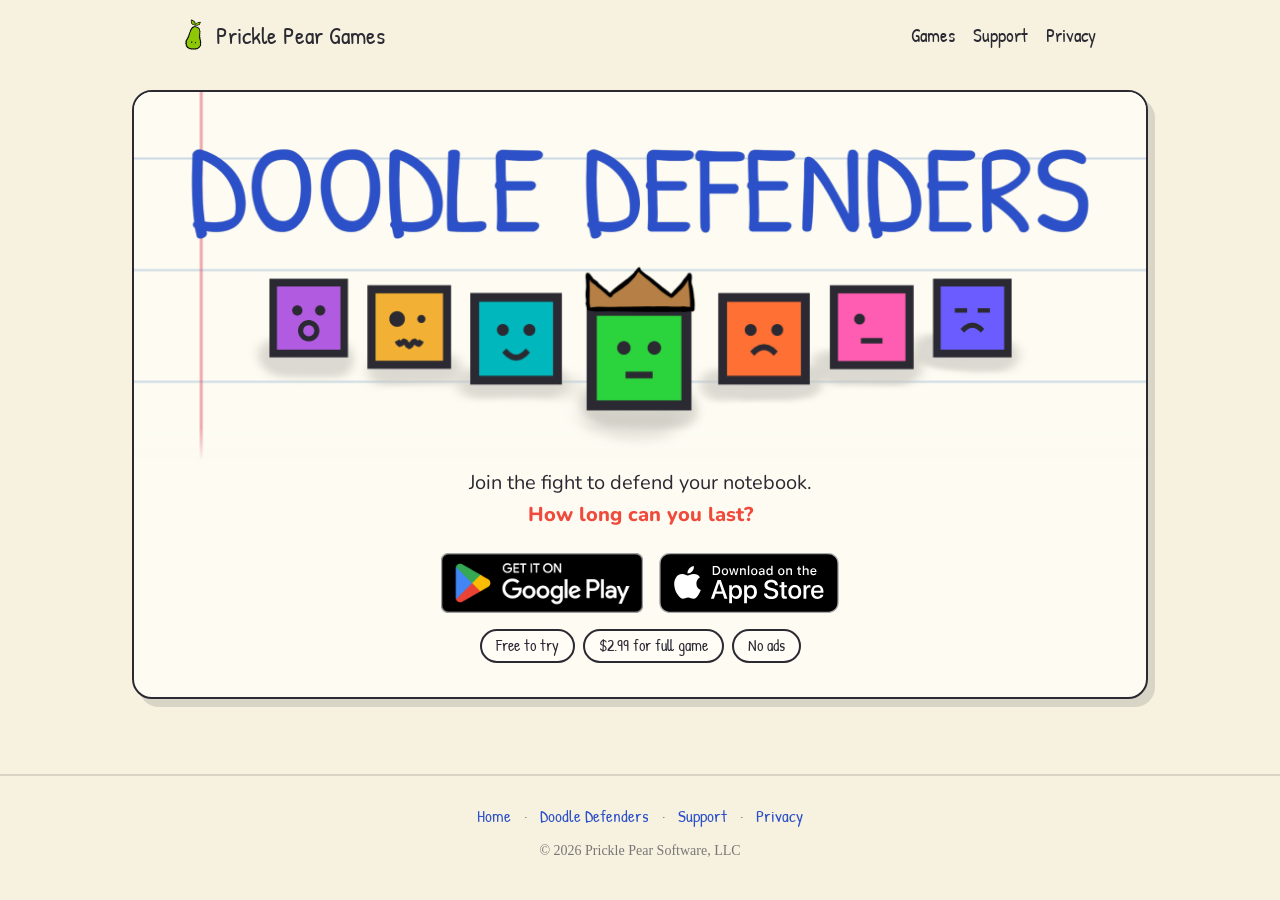
==== doodle-defender.html @ e8dc0856 "Match store badge heights, and use extensionless internal URLs The two official badges ship at diffe" ====
<!DOCTYPE html>
<html lang="en">
<head>
<meta charset="utf-8">
<meta name="viewport" content="width=device-width, initial-scale=1">
<title>Doodle Defenders — Prickle Pear Games</title>
<meta name="description" content="Doodle Defenders is an action packed survival auto shooter — stay alive on a notebook page as a simple doodle. Free to try, $2.99 full game. No ads.">
<link rel="canonical" href="https://pricklepeargames.com/doodle-defender">
<link rel="icon" type="image/png" href="assets/favicon-pear.png">
<link rel="apple-touch-icon" href="assets/apple-touch-icon.png">
<meta property="og:type" content="website">
<meta property="og:site_name" content="Prickle Pear Games">
<meta property="og:title" content="Doodle Defenders">
<meta property="og:description" content="An action packed survival auto shooter where you play as a simple doodle fighting to stay alive on a notebook page. Free to try, $2.99 for the full game.">
<meta property="og:url" content="https://pricklepeargames.com/doodle-defender">
<meta property="og:image" content="https://pricklepeargames.com/assets/og-image.png?v=2">
<meta name="twitter:card" content="summary_large_image">
<link rel="preconnect" href="https://fonts.googleapis.com">
<link rel="preconnect" href="https://fonts.gstatic.com" crossorigin>
<link href="https://fonts.googleapis.com/css2?family=Patrick+Hand&family=Nunito:wght@400;600;700;800;900&display=swap" rel="stylesheet">
<link rel="stylesheet" href="assets/site.css?v=8">
<link rel="stylesheet" href="assets/doodle-defender.css?v=3">
</head>
<body>

<header>
  <nav class="nav">
    <a class="nav__brand" href="/"><img src="assets/logo-pear.png" alt="">Prickle Pear Games</a>
    <div class="nav__links">
      <a href="/">Games</a>
      <a href="/support">Support</a>
      <a href="/privacy">Privacy</a>
    </div>
  </nav>
</header>

<main class="dd-main">
<div class="dd-wrap">

  <!-- ================= HERO — the hand-drawn banner ================= -->
  <section class="dd-hero" aria-labelledby="dd-title">
    <h1 class="dd-hero__banner" id="dd-title">
      <img src="assets/banner.png?v=2" alt="Doodle Defenders" width="2048" height="1000">
    </h1>

    <div class="dd-hero__inner">
      <p class="dd-hero__hook">Join the fight to defend your notebook. <span class="danger">How long can you last?</span></p>

      <!-- STORE BADGES — both stores are live, each using that store's own
           official badge artwork, unmodified:
             Google Play → assets/badge-google-play.png (Partner Marketing Hub)
             App Store   → assets/badge-app-store.svg   (Apple black lockup, US/UK)
           Never recolour, crop or rebuild either. They are sized by height in
           site.css so the two sit level despite differing aspect ratios. -->
      <div class="stores">
        <a class="btn-badge" href="https://play.google.com/store/apps/details?id=com.pricklepeargames.doodledefender">
          <img src="assets/badge-google-play.png" alt="Get it on Google Play" width="478" height="142">
        </a>
        <a class="btn-badge" href="https://apps.apple.com/us/app/doodle-defenders/id6794894322">
          <img src="assets/badge-app-store.svg" alt="Download on the App Store" width="120" height="40">
        </a>
      </div>

      <div class="dd-trust">
        <span class="pill">Free to try</span>
        <span class="pill">$2.99 for full game</span>
        <span class="pill">No ads</span>
      </div>
    </div>
  </section>

</div><!-- /.dd-wrap -->
</main>

<footer class="site-footer">
  <nav>
    <a href="/">Home</a> · <a href="/doodle-defender">Doodle Defenders</a> · <a href="/support">Support</a> · <a href="/privacy">Privacy</a>
  </nav>
  <p class="legal">© 2026 Prickle Pear Software, LLC</p>
</footer>

</body>
</html>
---- assets/site.css ----
/* Prickle Pear Games — shared site theme
   Hand-drawn "notebook paper" look: Patrick Hand headings, paper background,
   ink borders, offset "sticker" shadows. Used by every page. */

:root {
  --paper: #f7f2e0;
  --cream: #fffdf6;
  --ink: #2b2a33;
  --blue: #2b50c8;
  --pink: #e0457b;
  --green: #2bd33c;
  --faint: rgba(43, 42, 51, 0.62);
  --line: rgba(88, 109, 136, 0.16);
  --shadow: 4px 4px 0 rgba(43, 42, 51, 0.18);
  --hand: 'Patrick Hand', 'Comic Sans MS', cursive;
  --serif: Georgia, 'Times New Roman', serif;
}

* { box-sizing: border-box; }

html { scroll-behavior: smooth; }

body {
  margin: 0;
  min-height: 100vh;
  display: flex;
  flex-direction: column;
  /* plain paper — the ruled lines came off because the hero art carries its
     own, at its own pitch, and the two never lined up */
  background: var(--paper);
  color: var(--ink);
  font: 17px/1.6 var(--serif);
}

a { color: var(--blue); }

img { max-width: 100%; height: auto; display: block; }

h1, h2, h3 {
  font-family: var(--hand);
  font-weight: 400;
  line-height: 1.15;
  color: var(--blue);
}
h1 .accent, h2 .accent { color: var(--pink); }

/* ---- top nav ------------------------------------------------------------ */
.nav {
  display: flex;
  align-items: center;
  justify-content: space-between;
  flex-wrap: wrap;
  gap: 10px 18px;
  max-width: 960px;
  width: 100%;
  margin: 0 auto;
  padding: 16px 24px;
}
/* the studio name reads in plain ink wherever it appears — nav brand here,
   home hero below. Game names keep the pink .accent. */
.nav__brand {
  font-family: var(--hand);
  font-size: 24px;
  color: var(--ink);
  text-decoration: none;
  display: inline-flex;
  align-items: center;
  gap: 9px;
  white-space: nowrap;
}
/* the pear mark is taller than it is wide — size by height, no tile frame */
.nav__brand img { height: 32px; width: auto; }
.nav__links {
  display: flex;
  gap: 18px;
  font-family: var(--hand);
  font-size: 19px;
}
.nav__links a { text-decoration: none; color: var(--ink); }
.nav__links a:hover, .nav__links a[aria-current="page"] { color: var(--pink); text-decoration: underline; }

/* ---- layout shells ------------------------------------------------------ */
.page { flex: 1 0 auto; width: 100%; max-width: 960px; margin: 0 auto; padding: 8px 24px 64px; }
.page--narrow { max-width: 680px; }
.center { text-align: center; }

/* ---- studio hero (home) ------------------------------------------------- */
.studio-hero { text-align: center; padding: 30px 0 8px; }
.studio-hero h1 { font-size: 54px; margin: 12px 0 2px; color: var(--ink); }
.studio-hero .tag { color: var(--faint); margin: 0 0 14px; font-size: 18px; }

/* brand attribution — closes the home page, just above the footer. Styled to
   match the footer's own legal line so the two read as one quiet colophon
   rather than as body copy stranded at the bottom. */
.brand-note { text-align: center; color: var(--faint); font-size: 15px; margin: 46px 0 0; }
.brand-note strong { color: var(--ink); font-weight: 400; }

/* studio logo mark — the prickly pear (home hero).
   Sized to carry about the same visual weight as the 84px square doodle it
   replaced: the pear is narrow (0.72 aspect) and doesn't fill its box, so it
   needs more height than 84px to match, but nowhere near double. */
.studio-logo { height: 120px; width: auto; margin: 0 auto; }

/* ---- section heading ---------------------------------------------------- */
.section-title { font-size: 30px; margin: 44px 0 16px; }

/* ---- cards & game grid -------------------------------------------------- */
.game-grid {
  display: grid;
  grid-template-columns: repeat(auto-fit, minmax(280px, 1fr));
  gap: 22px;
}
.card {
  border: 2px solid var(--ink);
  border-radius: 14px;
  background: var(--cream);
  box-shadow: var(--shadow);
  padding: 18px 22px;
}
.game-card {
  display: flex;
  flex-direction: column;
  text-decoration: none;
  color: var(--ink);
  transition: transform .12s ease, box-shadow .12s ease;
}
.game-card:hover { transform: translate(-1px, -2px); box-shadow: 6px 7px 0 rgba(43, 42, 51, 0.20); }
.game-card__head { display: flex; align-items: center; gap: 14px; }
.game-card__icon { width: 68px; height: 68px; border-radius: 14px; border: 2px solid var(--ink); flex: none; }
.game-card h3 { font-size: 27px; margin: 0 0 2px; }
.game-card p { margin: 12px 0 14px; }
.game-card__more { font-family: var(--hand); font-size: 19px; color: var(--blue); }

.badge {
  display: inline-block;
  font-family: var(--hand);
  font-size: 15px;
  color: var(--pink);
  border: 2px solid var(--pink);
  border-radius: 999px;
  padding: 1px 12px;
  align-self: flex-start;
}

/* ---- game (product) page ------------------------------------------------ */
.hero-banner {
  border: 2px solid var(--ink);
  border-radius: 16px;
  overflow: hidden;
  box-shadow: var(--shadow);
  background: var(--cream);
}
.hero-banner img { width: 100%; }
.game-lede { text-align: center; color: var(--ink); max-width: 620px; margin: 18px auto 0; font-size: 18px; }

.features { list-style: none; padding: 0; margin: 8px 0; }
.features li { position: relative; padding-left: 28px; margin: 10px 0; }
.features li::before {
  content: "✎"; position: absolute; left: 0; top: 0;
  color: var(--pink); font-family: var(--hand); font-size: 20px;
}
.pills { display: flex; flex-wrap: wrap; gap: 8px; margin: 14px 0 4px; }
.pill {
  font-family: var(--hand); font-size: 16px;
  border: 2px solid var(--ink); border-radius: 999px;
  padding: 2px 14px; background: var(--cream);
}

/* ---- store badges -------------------------------------------------------- */
/* Official Google Play and App Store artwork, each used unmodified — never
   recolour, crop, stretch or rebuild either one. Neither file carries a
   transparent margin, so the clear space both owners require comes from the
   row gap.

   The two ship at different aspect ratios (Play 3.37:1, App Store 3.00:1), so
   they can be matched on exactly one axis — never both, not without stretching
   one, which both brand guides forbid. Match HEIGHT: level tops and bottoms
   read as a matched pair, and it is the axis both guides size against. Pinning
   width instead leaves the two black rectangles 13% different in height, which
   just looks like a mistake.

   Height is therefore the only dimension set, so the browser derives each width
   from the artwork and neither badge can be distorted. One fluid value drives
   both breakpoints; object-fit is the backstop if a narrow container ever
   squeezes the box. */
.stores {
  display: flex;
  flex-wrap: wrap;
  gap: 14px 16px;
  justify-content: center;
  align-items: center;
  margin: 24px 0 6px;
}
.btn-badge {
  --badge-h: clamp(44px, 12vw, 60px);
  flex: 0 0 auto;
  display: inline-flex;
  align-items: center;
  text-decoration: none;
}
.btn-badge img {
  display: block;
  height: var(--badge-h);
  width: auto;
  max-width: 100%;
  object-fit: contain;
}

/* ---- screenshots -------------------------------------------------------- */
.shots {
  display: grid;
  grid-auto-flow: column;
  grid-auto-columns: 62%;
  gap: 16px;
  overflow-x: auto;
  padding: 6px 2px 16px;
  scroll-snap-type: x mandatory;
  -webkit-overflow-scrolling: touch;
}
.shots img {
  width: 100%;
  border: 2px solid var(--ink);
  border-radius: 12px;
  box-shadow: var(--shadow);
  scroll-snap-align: center;
}
@media (min-width: 720px) {
  .shots { grid-auto-flow: row; grid-template-columns: repeat(4, 1fr); grid-auto-columns: auto; overflow: visible; }
}

/* ---- privacy / prose ---------------------------------------------------- */
.prose h1 { font-size: 44px; margin: 8px 0 4px; }
.prose h2 { font-size: 26px; margin: 34px 0 8px; }
.prose p, .prose li { margin: 10px 0; }
.meta { color: var(--faint); font-size: 15px; margin-bottom: 26px; }
.lede-box {
  border: 2px solid var(--ink);
  border-radius: 12px;
  background: var(--cream);
  box-shadow: 3px 3px 0 rgba(43, 42, 51, 0.18);
  padding: 14px 18px;
  font-size: 18px;
}

/* ---- FAQ ---------------------------------------------------------------- */
.faq { margin: 6px 0; }
.faq details {
  border: 2px solid var(--ink);
  border-radius: 12px;
  background: var(--cream);
  box-shadow: var(--shadow);
  padding: 4px 18px;
  margin: 12px 0;
}
.faq summary {
  font-family: var(--hand);
  font-size: 21px;
  color: var(--blue);
  cursor: pointer;
  padding: 10px 0;
  list-style: none;
}
.faq summary::-webkit-details-marker { display: none; }
.faq summary::before { content: "✎ "; color: var(--pink); }
.faq details[open] summary { color: var(--pink); }
.faq p { margin: 2px 0 12px; }

/* ---- footer ------------------------------------------------------------- */
.site-footer {
  flex: none;
  border-top: 2px solid rgba(43, 42, 51, 0.15);
  margin-top: 8px;
  padding: 26px 24px 34px;
  text-align: center;
  color: var(--faint);
  font-size: 14px;
}
.site-footer nav { margin-bottom: 10px; font-family: var(--hand); font-size: 17px; }
.site-footer nav a { text-decoration: none; margin: 0 9px; }
.site-footer .legal { margin: 4px 0; }
.site-footer .legal strong { color: var(--ink); font-weight: 400; }

/* ---- responsive tweaks -------------------------------------------------- */
@media (max-width: 560px) {
  body { font-size: 16px; }
  .studio-hero h1 { font-size: 44px; }
  .studio-logo { height: 96px; }
  .nav { padding: 14px 18px; }
  .nav__links { font-size: 18px; gap: 14px; }
  /* No badge override here on purpose. The old one pinned both badges to the
     same width, which forced their heights apart. The fluid --badge-h above
     already scales them down together, and flex-wrap stacks them if the pair
     will not fit — height-matched either way. */
}
---- assets/doodle-defender.css ----
/* ============================================================================
   Doodle Defender — flagship product page
   A living notebook sheet: Skip holds the center, the swarm closes in,
   the page tears open for the MEGA DOODLE.
   Scoped under .dd-main so nothing collides with site.css (nav + footer
   stay shared). Display face = Patrick Hand (the in-game font); body = Nunito.
   ============================================================================ */

:root {
  --dd-red:     #ef4a3c;  /* the threat — swarm + boss only            */
  --dd-gold:    #f2b330;
  --dd-diamond: #2b6ef0;
  --dd-tri:     #3aa860;
  --dd-purple:  #b45ce0;
  --dd-indigo:  #6a5cf0;
  --dd-sheet:   #fffdf6;  /* whiter than the page — a fresh sheet      */
  --dd-banner:  #fdfbf2;  /* the paper baked into assets/banner.png    */
  --dd-ink:     #2b2a33;  /* the marker outline colour                 */
  --dd-faint:   rgba(43, 42, 51, 0.60);
  --dd-shadow:  4px 4px 0 rgba(43, 42, 51, 0.16);
  --dd-shadow-lg: 7px 8px 0 rgba(43, 42, 51, 0.15);
  --dd-body: 'Nunito', system-ui, -apple-system, 'Segoe UI', sans-serif;
}

/* ---- shell -------------------------------------------------------------- */
/* one <main> carries the flex + type; .dd-wrap is the centered column.
   the boss band lives inside main so it inherits Nunito and full-bleeds. */
.dd-main {
  flex: 1 0 auto;
  width: 100%;
  overflow-x: clip;            /* safety net against any stray horizontal overflow */
  font-family: var(--dd-body);
  font-size: 17px;
  line-height: 1.62;
  color: var(--dd-ink);
}
.dd-wrap {
  width: 100%;
  max-width: 1060px;
  margin: 0 auto;
  padding: 6px 22px 40px;
}
.dd-main strong { font-weight: 800; }
.dd-main a { color: var(--blue); }

.dd-section { margin-top: 84px; }
.dd-section--tight { margin-top: 56px; }

/* eyebrow + section heading ------------------------------------------------ */
.dd-eyebrow {
  font-family: var(--hand);
  font-size: 18px;
  letter-spacing: 0.14em;
  text-transform: uppercase;
  color: var(--pink);
  margin: 0 0 6px;
}
.dd-h2 {
  font-family: var(--hand);
  font-weight: 400;
  color: var(--blue);
  font-size: clamp(30px, 5.4vw, 46px);
  line-height: 1.04;
  margin: 0 0 14px;
}
.dd-h2 .accent { color: var(--pink); }
.dd-lead {
  font-size: clamp(18px, 2.3vw, 21px);
  max-width: 60ch;
  margin: 0 0 8px;
}
.dd-lead--center { margin-left: auto; margin-right: auto; text-align: center; }

/* ==========================================================================
   HERO — the hand-drawn banner
   The banner is the sheet: it carries its own ruled lines, red margin rule
   and the whole cast, so the card behind it is plain paper in the banner's
   own cream (--dd-banner) and the seam under the art is invisible.
   ========================================================================== */
.dd-hero {
  position: relative;
  overflow: hidden;
  margin-top: 14px;
  border: 2.5px solid var(--dd-ink);
  border-radius: 20px;
  background: var(--dd-banner);
  box-shadow: var(--dd-shadow-lg);
  text-align: center;
}
.dd-hero__banner { position: relative; z-index: 1; margin: 0; line-height: 0; }
/* the art sits between 22% and 77% of the file's height — crop the dead paper
   off the top and bottom (leaving a margin) rather than re-exporting the png.
   The bottom edge is feathered away with a mask instead of being cut straight
   across, so the banner's ruled lines and drawn margin rule dissolve into the
   card's plain paper rather than stopping at a hard seam. The card background
   IS the banner's cream (--dd-banner), so what shows through the fade matches. */
.dd-hero__banner img {
  width: 100%;
  aspect-ratio: 2048 / 745;
  object-fit: cover;
  object-position: 50% 48%;
  /* Fully opaque until 91%: the crowned doodle's frame ends at 86.3% of the
     displayed crop and its drop shadow at 90.6% (measured off banner.png
     through this same cover/object-position crop), so the fade must start
     below both or it washes the character out. */
  -webkit-mask-image: linear-gradient(to bottom, #000 91%, rgba(0,0,0,0.5) 96%, transparent 100%);
          mask-image: linear-gradient(to bottom, #000 91%, rgba(0,0,0,0.5) 96%, transparent 100%);
}

.dd-hero__inner {
  max-width: 620px;
  margin: 0 auto;
  padding: 6px 26px 32px;
}
.dd-hero__tag {
  font-family: var(--hand);
  font-size: clamp(19px, 3vw, 24px);
  color: var(--dd-faint);
  margin: 0 0 10px;
}
.dd-hero__hook {
  font-size: clamp(17px, 2.4vw, 20px);
  max-width: 46ch;
  margin: 0 auto;
  color: var(--dd-ink);
}
.dd-hero__hook strong { color: var(--blue); }
.dd-hero__hook .danger { color: var(--dd-red); font-weight: 800; white-space: nowrap; }

/* store badges + trust row (reuses .stores/.btn-badge from site.css) */
.dd-hero .stores { margin-top: 22px; }
.dd-trust {
  display: flex; flex-wrap: wrap; justify-content: center;
  gap: 8px; margin: 16px 0 2px;
}
.dd-trust .pill { background: var(--dd-sheet); }

/* ==========================================================================
   PITCH — what is this
   ========================================================================== */
.dd-pitch {
  border-left: 3px solid var(--pink);
  padding: 2px 0 2px 22px;
  max-width: 64ch;
}
.dd-pitch p { margin: 0 0 14px; font-size: clamp(18px, 2.3vw, 21px); }
.dd-pitch p:last-child { margin-bottom: 0; }
.dd-pitch .lift { font-family: var(--hand); font-size: 1.16em; color: var(--blue); }

/* ==========================================================================
   RUN — one run, start to finish (a real sequence → earned numbers)
   ========================================================================== */
.dd-run { display: grid; gap: 20px; margin-top: 26px; }
.dd-step {
  display: grid;
  grid-template-columns: auto 1fr;
  gap: 18px 22px;
  align-items: start;
  border: 2px solid var(--dd-ink);
  border-radius: 16px;
  background: var(--dd-sheet);
  box-shadow: var(--dd-shadow);
  padding: 20px 22px;
}
.dd-step__no {
  font-family: var(--hand);
  font-size: 30px;
  line-height: 1;
  color: var(--pink);
  border: 2.5px solid var(--dd-ink);
  border-radius: 50%;
  width: 52px; height: 52px;
  display: grid; place-items: center;
  background: var(--dd-sheet);
  transform: rotate(-4deg);
  flex: none;
}
.dd-step__body { min-width: 0; }
.dd-step__title {
  font-family: var(--hand);
  font-size: clamp(22px, 3vw, 27px);
  color: var(--blue);
  margin: 2px 0 4px;
}
.dd-step__body p { margin: 0; color: var(--dd-ink); }
.dd-step__shot {
  grid-column: 1 / -1;
  justify-self: center;
  max-width: 250px;
  border: 2px solid var(--dd-ink);
  border-radius: 12px;
  overflow: hidden;
  box-shadow: var(--dd-shadow);
  background: #f0ead6;
  transform: rotate(-1deg);
}
.dd-step__shot img { width: 100%; display: block; }

/* wider layout: the shot is real game footage, so give it enough width to
   actually read, and alternate sides so four steps don't march in lockstep */
@media (min-width: 720px) {
  .dd-step {
    grid-template-columns: auto minmax(0, 1fr) 260px;
    align-items: center;
    padding: 26px 30px;
    gap: 18px 28px;
  }
  .dd-step__shot { grid-column: 3; max-width: 260px; justify-self: end; }

  .dd-step:nth-child(even) { grid-template-columns: 260px auto minmax(0, 1fr); }
  .dd-step:nth-child(even) .dd-step__shot { grid-column: 1; justify-self: start; transform: rotate(1deg); }
  .dd-step:nth-child(even) .dd-step__no   { grid-column: 2; }
  .dd-step:nth-child(even) .dd-step__body { grid-column: 3; }
}

/* ==========================================================================
   CAST — meet the doodles
   ========================================================================== */
/* nine doodles — a deliberate 3x3, not an auto-fill that orphans a row of 3 */
.dd-cast {
  display: grid;
  grid-template-columns: repeat(3, 1fr);
  gap: 16px;
  margin-top: 26px;
}
.dd-doodle {
  border: 2px solid var(--dd-ink);
  border-radius: 16px;
  background: var(--dd-sheet);
  box-shadow: var(--dd-shadow);
  padding: 16px 14px 15px;
  text-align: center;
  transition: transform .13s ease, box-shadow .13s ease;
}
.dd-doodle:hover { transform: translate(-1px, -3px); box-shadow: var(--dd-shadow-lg); }
.dd-doodle__art {
  height: 96px;
  display: grid; place-items: center;
  margin-bottom: 13px;
}
.dd-doodle__art img {
  max-height: 96px; width: auto;
  filter: drop-shadow(2px 3px 0 rgba(43, 42, 51, 0.14));
}
.dd-doodle__name {
  font-family: var(--hand);
  font-size: 24px;
  line-height: 1;
  color: var(--blue);
  margin: 0 0 3px;
}
.dd-doodle__tag { font-size: 14px; line-height: 1.4; color: var(--dd-faint); margin: 0; }
/* the doodle's actual starting weapon, straight off its character card */
.dd-doodle__wep {
  font-family: var(--hand);
  font-size: 16px;
  line-height: 1.2;
  color: var(--blue);
  margin: 7px 0 0;
}
/* three across means wider cards — scale the doodle up to fill them */
@media (min-width: 720px) {
  .dd-cast { gap: 20px; }
  .dd-doodle { padding: 22px 20px 20px; }
  .dd-doodle__art { height: 132px; margin-bottom: 15px; }
  .dd-doodle__art img { max-height: 132px; }
  .dd-doodle__name { font-size: 28px; }
  .dd-doodle__tag { font-size: 15.5px; }
}
.dd-doodle__flag {
  display: inline-block;
  font-family: var(--hand);
  font-size: 13px;
  color: var(--pink);
  border: 1.5px solid var(--pink);
  border-radius: 999px;
  padding: 0 9px;
  margin-top: 8px;
}

/* ==========================================================================
   BOSS — the page tears open (the one dark, dramatic band)
   ========================================================================== */
.dd-boss {
  position: relative;
  margin-top: 40px;
  font-family: var(--dd-body);
  /* full-bleed: a direct child of the padding-less <main> already spans the
     full content width — no 100vw (avoids the scrollbar-overflow bug). */
  background: var(--dd-ink);
  color: #f4efdd;
  padding: 92px 22px 96px;
  /* torn top + bottom edges */
  clip-path: polygon(
    0 26px, 6% 8px, 13% 22px, 21% 5px, 29% 20px, 38% 6px, 47% 21px, 55% 7px,
    64% 22px, 72% 6px, 81% 20px, 90% 7px, 100% 20px,
    100% calc(100% - 20px), 91% calc(100% - 6px), 82% calc(100% - 21px),
    73% calc(100% - 7px), 63% calc(100% - 22px), 54% calc(100% - 6px),
    45% calc(100% - 20px), 36% calc(100% - 6px), 27% calc(100% - 21px),
    19% calc(100% - 7px), 11% calc(100% - 20px), 5% calc(100% - 6px), 0 calc(100% - 22px)
  );
}
.dd-boss__inner { max-width: 1016px; margin: 0 auto; }
.dd-boss__eyebrow {
  font-family: var(--hand);
  letter-spacing: 0.16em;
  text-transform: uppercase;
  font-size: 18px;
  color: var(--dd-gold);
  margin: 0 0 6px;
  text-align: center;
}
.dd-boss__title {
  font-family: var(--hand);
  font-weight: 400;
  /* no floor: a clamp() minimum bigger than the viewport can carry wraps the
     line and orphans the trailing skull. 9.5vw keeps ~12% slack against the
     measured width of the whole string at every size from 320px up, so it
     stays on one line and the skulls keep flanking it. */
  font-size: min(9.5vw, 92px);
  white-space: nowrap;
  line-height: 0.94;
  color: var(--dd-red);
  text-align: center;
  margin: 0 0 14px;
  text-shadow: 3px 4px 0 rgba(0, 0, 0, 0.35);
}
.dd-boss__title .skull { color: #f4efdd; -webkit-text-fill-color: #f4efdd; }
.dd-boss__lead {
  text-align: center;
  max-width: 54ch;
  margin: 0 auto 30px;
  font-size: clamp(18px, 2.4vw, 22px);
  color: #ece4d0;
}
.dd-boss__shots {
  display: grid;
  grid-template-columns: repeat(auto-fit, minmax(220px, 1fr));
  gap: 18px;
  max-width: 720px;
  margin: 0 auto;
}
.dd-boss__shot {
  border: 2px solid #f4efdd;
  border-radius: 12px;
  overflow: hidden;
  box-shadow: 5px 6px 0 rgba(0, 0, 0, 0.4);
  transform: rotate(-1.4deg);
  background: #000;
}
.dd-boss__shot:nth-child(even) { transform: rotate(1.6deg); }
.dd-boss__shot img {
  width: 100%; display: block;
  height: clamp(300px, 42vw, 420px);
  object-fit: cover;
  object-position: 50% 42%;
}

/* ==========================================================================
   VALUES — the honest bit (framed as the selling point)
   ========================================================================== */
.dd-values {
  border: 2.5px solid var(--dd-ink);
  border-radius: 18px;
  background: var(--dd-sheet);
  box-shadow: var(--dd-shadow-lg);
  padding: 30px clamp(20px, 4vw, 40px) 32px;
  max-width: 760px;
  margin-left: auto; margin-right: auto;
}
.dd-values__head { text-align: center; margin-bottom: 20px; }
.dd-check { list-style: none; margin: 0; padding: 0; }
.dd-check li {
  display: grid;
  grid-template-columns: 30px 1fr;
  gap: 10px;
  align-items: start;
  padding: 15px 4px;
  border-bottom: 1.5px dashed rgba(43, 42, 51, 0.18);
}
.dd-check li:last-child { border-bottom: 0; }
/* the one paid line: a pencil in pink, not a green tick — a checkmark next to
   a price reads as an endorsement in a list whose whole point is candour */
.dd-check li.is-paid { border-top: 1.5px solid rgba(43, 42, 51, 0.18); border-bottom: 0; padding-bottom: 4px; margin-top: 4px; }
.dd-check li.is-paid .dd-check__mark,
.dd-check li.is-note .dd-check__mark { font-family: var(--hand); color: var(--pink); }
/* the "not live yet" rider hangs off the paid line rather than reading as a sixth term */
.dd-check li.is-note { border-top: 0; padding-top: 0; }
.dd-check li.is-note b { font-size: 20px; }
.dd-check__mark {
  font-family: var(--dd-body);
  font-weight: 900;
  font-size: 21px;
  color: var(--green);
  line-height: 1.25;
}
.dd-check b {
  display: block;
  font-family: var(--hand);
  font-weight: 400;
  font-size: 23px;
  color: var(--blue);
  line-height: 1.15;
  margin-bottom: 2px;
}
.dd-check .price { color: var(--pink); }
.dd-check__desc { display: block; color: var(--dd-ink); font-size: 15.5px; line-height: 1.5; }

/* ==========================================================================
   FINAL CTA
   ========================================================================== */
.dd-cta { text-align: center; margin-top: 84px; }
.dd-cta__wordmark {
  width: min(560px, 88%);
  margin: 0 auto 8px;
  filter: drop-shadow(2px 3px 0 rgba(43, 42, 51, 0.10));
}
.dd-cta__line {
  font-size: clamp(18px, 2.5vw, 22px);
  max-width: 42ch;
  margin: 6px auto 0;
}
.dd-cta .stores { margin-top: 20px; }

/* ==========================================================================
   scroll-reveal + motion prefs
   ========================================================================== */
/* JS-gated: without JS (or before it runs) content is fully visible.
   The .dd-js class is added to <html> by an inline script in the head. */
.dd-js .dd-reveal { opacity: 0; transform: translateY(20px); transition: opacity .6s ease, transform .6s ease; }
.dd-js .dd-reveal.is-in { opacity: 1; transform: none; }

@media (prefers-reduced-motion: reduce) {
  .dd-js .dd-reveal { opacity: 1; transform: none; transition: none; }
}

/* ==========================================================================
   responsive
   ========================================================================== */
@media (max-width: 680px) {
  .dd-wrap { padding: 6px 16px 34px; }
  .dd-hero { border-radius: 16px; }
  .dd-hero__inner { padding: 10px 16px 26px; }
  .dd-section { margin-top: 62px; }
  .dd-boss { padding: 74px 18px 78px; }
}
/* force two shrink-to-fit cast columns so the grid never overflows a small phone.
   nine into two leaves a trailing card — span it so it reads as the end of the
   list rather than an orphan. */
@media (max-width: 520px) {
  .dd-cast { grid-template-columns: 1fr 1fr; gap: 12px; }
  .dd-doodle:last-child { grid-column: 1 / -1; }
}
@media (max-width: 420px) {
  .dd-doodle__art { height: 82px; }
  .dd-doodle { padding: 13px 10px 13px; }
}
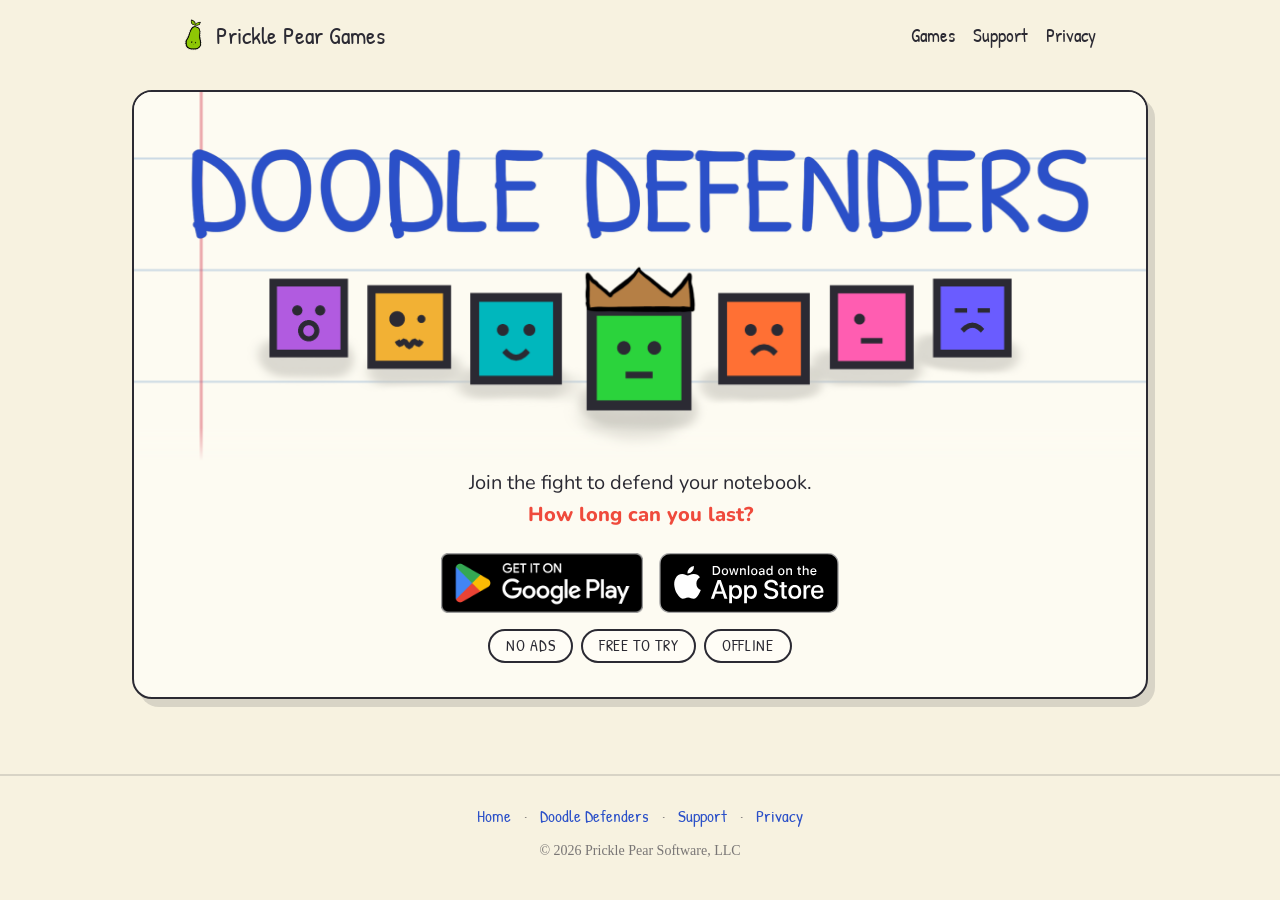
==== commit 24fab372: "Trim the trust row to three uppercase pills Drops the "$2.99 for full game" pill and adds "Offline"," ====
--- a/doodle-defender.html
+++ b/doodle-defender.html
@@ -19,7 +19,7 @@
 <link rel="preconnect" href="https://fonts.gstatic.com" crossorigin>
 <link href="https://fonts.googleapis.com/css2?family=Patrick+Hand&family=Nunito:wght@400;600;700;800;900&display=swap" rel="stylesheet">
 <link rel="stylesheet" href="assets/site.css?v=8">
-<link rel="stylesheet" href="assets/doodle-defender.css?v=3">
+<link rel="stylesheet" href="assets/doodle-defender.css?v=4">
 </head>
 <body>
 
@@ -61,10 +61,12 @@
         </a>
       </div>
 
+      <!-- Sentence case in the markup, uppercased in CSS — screen readers read
+           "Free to try" as words rather than spelling out F-R-E-E. -->
       <div class="dd-trust">
+        <span class="pill">No ads</span>
         <span class="pill">Free to try</span>
-        <span class="pill">$2.99 for full game</span>
-        <span class="pill">No ads</span>
+        <span class="pill">Offline</span>
       </div>
     </div>
   </section>
--- a/assets/doodle-defender.css
+++ b/assets/doodle-defender.css
@@ -133,7 +133,16 @@
   display: flex; flex-wrap: wrap; justify-content: center;
   gap: 8px; margin: 16px 0 2px;
 }
-.dd-trust .pill { background: var(--dd-sheet); }
+/* Uppercased here rather than typed in caps in the HTML, so assistive tech
+   still reads real words. Patrick Hand's caps sit tight, so they get a little
+   tracking and a nudge more side padding to keep the pills from looking
+   cramped. */
+.dd-trust .pill {
+  background: var(--dd-sheet);
+  text-transform: uppercase;
+  letter-spacing: 0.04em;
+  padding: 2px 16px;
+}
 
 /* ==========================================================================
    PITCH — what is this
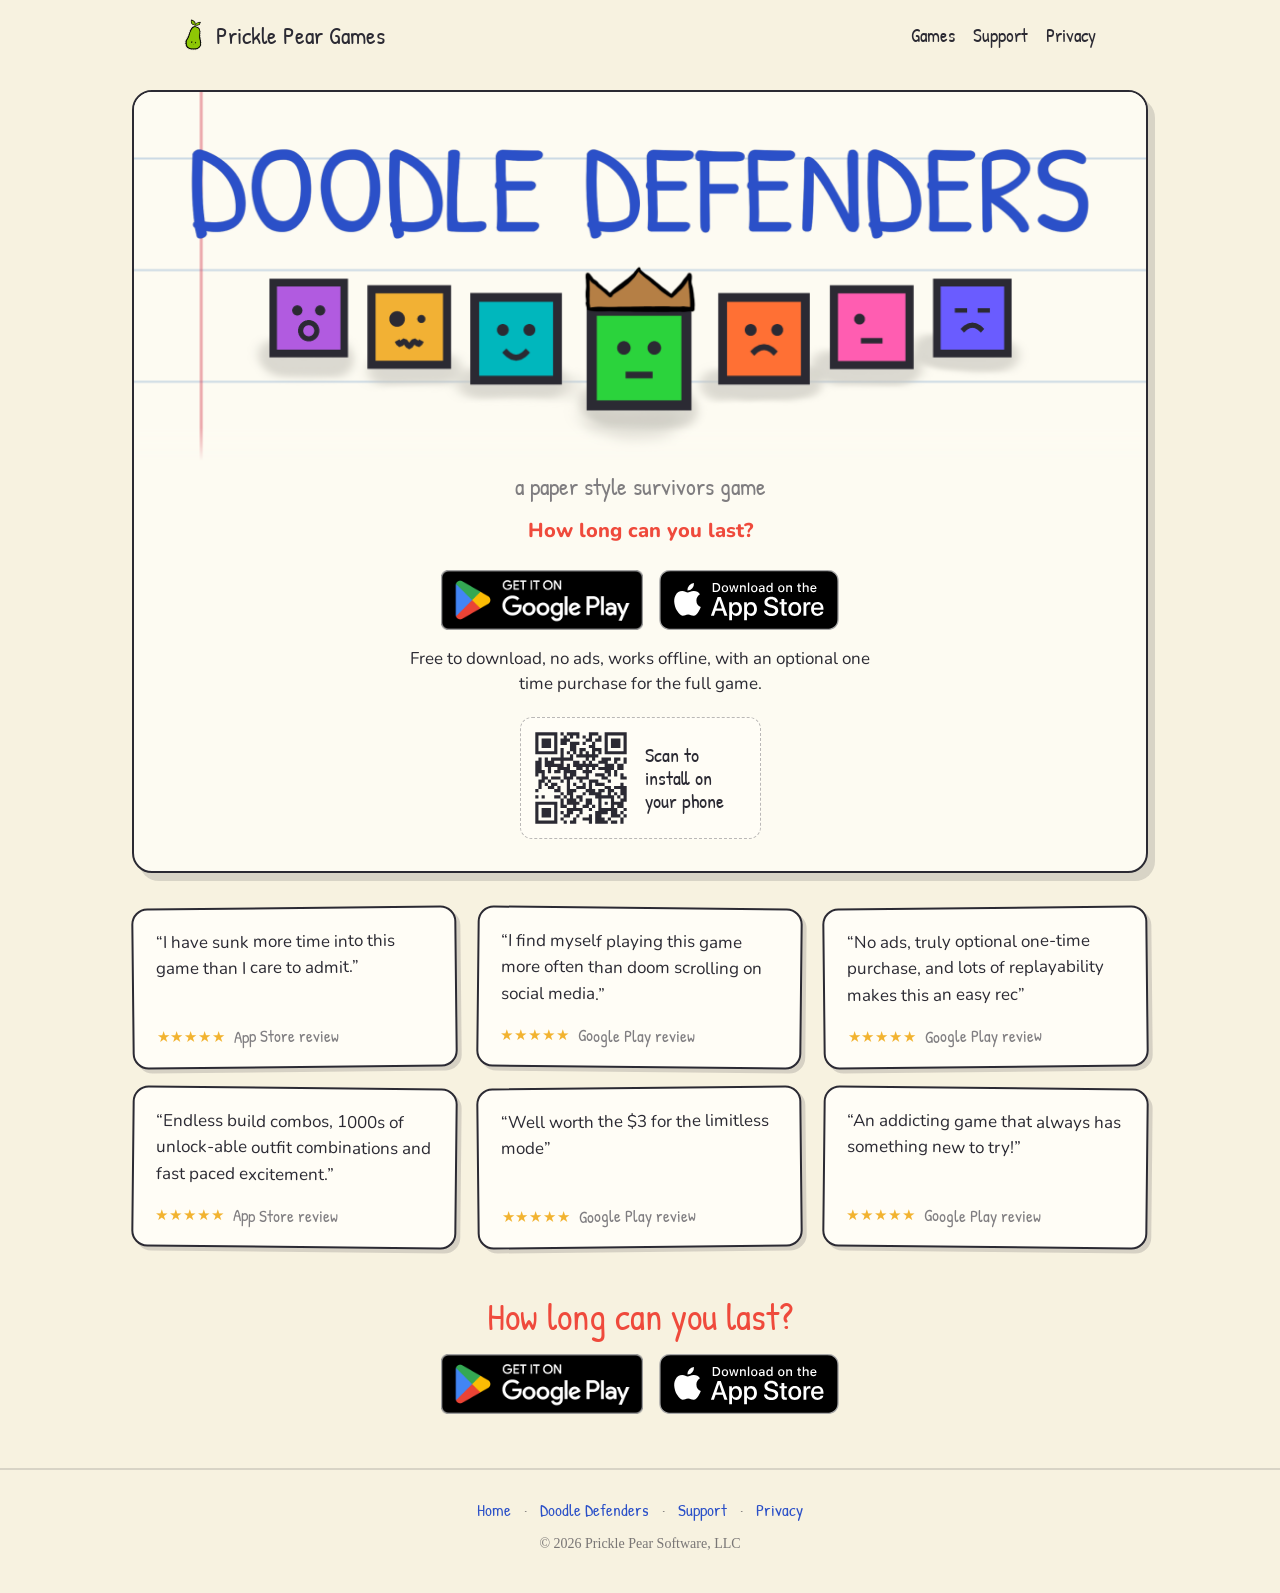
==== commit 675708dd: "Match the store button to the phone, and add reviews, an offer line and a QR code The game page ende" ====
--- a/doodle-defender.html
+++ b/doodle-defender.html
@@ -6,6 +6,10 @@
 <title>Doodle Defenders — Prickle Pear Games</title>
 <meta name="description" content="Doodle Defenders is an action packed survival auto shooter — stay alive on a notebook page as a simple doodle. Free to try, $2.99 full game. No ads.">
 <link rel="canonical" href="https://pricklepeargames.com/doodle-defender">
+<!-- iOS Smart App Banner: Safari draws a native strip above the page with the
+     icon, the store rating and a Get button that opens the App Store directly.
+     Safari only; in-app browsers (Instagram, X, Reddit) don't show it. -->
+<meta name="apple-itunes-app" content="app-id=6794894322">
 <link rel="icon" type="image/png" href="assets/favicon-pear.png">
 <link rel="apple-touch-icon" href="assets/apple-touch-icon.png">
 <meta property="og:type" content="website">
@@ -15,11 +19,25 @@
 <meta property="og:url" content="https://pricklepeargames.com/doodle-defender">
 <meta property="og:image" content="https://pricklepeargames.com/assets/og-image.png?v=2">
 <meta name="twitter:card" content="summary_large_image">
+<!-- Platform flag for the store buttons (see .stores in site.css). Runs before
+     first paint so the visitor's own store never flashes in as the second
+     badge. Desktop, unknown UA or JS off: the attribute stays unset and both
+     official badges sit side by side. iPadOS reports itself as a Mac, hence
+     the touch-points check; Android goes first so a touch device that still
+     reports a Mac platform (emulators, dev tools) can't trip that check. -->
+<script>
+(function () {
+  var ua = navigator.userAgent, p = '';
+  if (/Android/.test(ua)) p = 'android';
+  else if (/iPhone|iPad|iPod/.test(ua) || (navigator.platform === 'MacIntel' && navigator.maxTouchPoints > 1)) p = 'ios';
+  if (p) document.documentElement.setAttribute('data-platform', p);
+})();
+</script>
 <link rel="preconnect" href="https://fonts.googleapis.com">
 <link rel="preconnect" href="https://fonts.gstatic.com" crossorigin>
 <link href="https://fonts.googleapis.com/css2?family=Patrick+Hand&family=Nunito:wght@400;600;700;800;900&display=swap" rel="stylesheet">
-<link rel="stylesheet" href="assets/site.css?v=8">
-<link rel="stylesheet" href="assets/doodle-defender.css?v=4">
+<link rel="stylesheet" href="assets/site.css?v=9">
+<link rel="stylesheet" href="assets/doodle-defender.css?v=5">
 </head>
 <body>
 
@@ -44,30 +62,109 @@
     </h1>
 
     <div class="dd-hero__inner">
-      <p class="dd-hero__hook">Join the fight to defend your notebook. <span class="danger">How long can you last?</span></p>
+      <p class="dd-hero__tag">a paper style survivors game</p>
+
+      <p class="dd-hero__hook"><span class="danger">How long can you last?</span></p>
 
       <!-- STORE BADGES — both stores are live, each using that store's own
            official badge artwork, unmodified:
              Google Play → assets/badge-google-play.png (Partner Marketing Hub)
              App Store   → assets/badge-app-store.svg   (Apple black lockup, US/UK)
            Never recolour, crop or rebuild either. They are sized by height in
-           site.css so the two sit level despite differing aspect ratios. -->
+           site.css so the two sit level despite differing aspect ratios.
+
+           On a phone, site.css promotes the visitor's own store to one big
+           badge and folds the other down to its .btn-badge__alt text link.
+
+           Attribution, with no script on the site:
+             Google Play — the `referrer` UTM shows in Play Console under
+               Store performance → Tracked channels (UTM), as source
+               pricklepeargames.com / campaign game-page.
+             App Store   — needs a campaign link, which App Store Connect
+               generates (Analytics → Acquisition → Campaigns) in the form
+               https://apps.apple.com/app/apple-store/id6794894322?pt=<TOKEN>&ct=game-page&mt=8
+               Paste it over both App Store hrefs on this page once you have
+               your provider token; the plain link works fine until then. -->
       <div class="stores">
-        <a class="btn-badge" href="https://play.google.com/store/apps/details?id=com.pricklepeargames.doodledefender">
+        <a class="btn-badge" data-store="play" href="https://play.google.com/store/apps/details?id=com.pricklepeargames.doodledefender&amp;referrer=utm_source%3Dpricklepeargames.com%26utm_medium%3Dweb%26utm_campaign%3Dgame-page">
           <img src="assets/badge-google-play.png" alt="Get it on Google Play" width="478" height="142">
+          <!-- COPY (yours to edit): shown instead of the badge on iPhones -->
+          <span class="btn-badge__alt">Also on Google Play</span>
         </a>
-        <a class="btn-badge" href="https://apps.apple.com/us/app/doodle-defenders/id6794894322">
+        <a class="btn-badge" data-store="ios" href="https://apps.apple.com/us/app/doodle-defenders/id6794894322">
           <img src="assets/badge-app-store.svg" alt="Download on the App Store" width="120" height="40">
+          <!-- COPY (yours to edit): shown instead of the badge on Android -->
+          <span class="btn-badge__alt">Also on the App Store</span>
         </a>
       </div>
 
-      <!-- Sentence case in the markup, uppercased in CSS — screen readers read
-           "Free to try" as words rather than spelling out F-R-E-E. -->
-      <div class="dd-trust">
-        <span class="pill">No ads</span>
-        <span class="pill">Free to try</span>
-        <span class="pill">Offline</span>
+      <!-- COPY (yours to edit): the "what's the catch" answer, sitting right
+           under the button. It replaced the No ads / Free to try / Offline
+           pills, so it has to carry all three points. Placeholder is lifted
+           from your Google Play listing so it's in your voice. -->
+      <p class="dd-offer">Free to download, no ads, works offline, with an optional one time purchase for the full game.</p>
+
+      <!-- Desktop only (CSS hides it on touch devices): a desktop visitor can't
+           install from here, so hand them the phone link. /get sends a phone
+           straight to its own store and tags the Play link campaign=qr, so
+           Play Console can tell scans from page taps. -->
+      <div class="dd-qr">
+        <img src="assets/qr-get.svg" alt="QR code for pricklepeargames.com/get" width="104" height="104">
+        <!-- COPY (yours to edit) -->
+        <span class="dd-qr__cap">Scan to install on your phone</span>
       </div>
+    </div>
+  </section>
+
+  <!-- ================= REVIEWS — straight from the store listings ==========
+       Every quote is a verbatim excerpt of a player review, one per reviewer,
+       all 5-star (hence the stars). Sources, so they're easy to re-check:
+         App Store   — 19 Aug 2026 (sunk more time), 17 Aug (build combos)
+         Google Play — 12 Aug (doom scrolling), 26 Aug (easy rec),
+                       13 Aug ($3), 13 Aug (addicting)
+       Kept to short lines so six fit a 2-up grid on a phone. Swap in better
+       ones as they land. No rating count yet: 5.0 from 3 and 5 ratings reads
+       weaker than the quotes do. Add a star line once it's past ~25. -->
+  <section class="dd-reviews" aria-label="Player reviews">
+    <figure class="dd-review">
+      <blockquote><p>“I have sunk more time into this game than I care to admit.”</p></blockquote>
+      <figcaption><span class="dd-review__stars" role="img" aria-label="Five stars">★★★★★</span><span>App Store review</span></figcaption>
+    </figure>
+    <figure class="dd-review">
+      <blockquote><p>“I find myself playing this game more often than doom scrolling on social media.”</p></blockquote>
+      <figcaption><span class="dd-review__stars" role="img" aria-label="Five stars">★★★★★</span><span>Google Play review</span></figcaption>
+    </figure>
+    <figure class="dd-review">
+      <blockquote><p>“No ads, truly optional one-time purchase, and lots of replayability makes this an easy rec”</p></blockquote>
+      <figcaption><span class="dd-review__stars" role="img" aria-label="Five stars">★★★★★</span><span>Google Play review</span></figcaption>
+    </figure>
+    <figure class="dd-review">
+      <blockquote><p>“Endless build combos, 1000s of unlock-able outfit combinations and fast paced excitement.”</p></blockquote>
+      <figcaption><span class="dd-review__stars" role="img" aria-label="Five stars">★★★★★</span><span>App Store review</span></figcaption>
+    </figure>
+    <figure class="dd-review">
+      <blockquote><p>“Well worth the $3 for the limitless mode”</p></blockquote>
+      <figcaption><span class="dd-review__stars" role="img" aria-label="Five stars">★★★★★</span><span>Google Play review</span></figcaption>
+    </figure>
+    <figure class="dd-review">
+      <blockquote><p>“An addicting game that always has something new to try!”</p></blockquote>
+      <figcaption><span class="dd-review__stars" role="img" aria-label="Five stars">★★★★★</span><span>Google Play review</span></figcaption>
+    </figure>
+  </section>
+
+  <!-- ================= FINAL CTA — the same buttons again, past the reviews -->
+  <section class="dd-cta dd-cta--end" aria-label="Get the game">
+    <!-- COPY (yours to edit): reuses the hero's own question for now. -->
+    <p class="dd-cta__ask">How long can you last?</p>
+    <div class="stores">
+      <a class="btn-badge" data-store="play" href="https://play.google.com/store/apps/details?id=com.pricklepeargames.doodledefender&amp;referrer=utm_source%3Dpricklepeargames.com%26utm_medium%3Dweb%26utm_campaign%3Dgame-page">
+        <img src="assets/badge-google-play.png" alt="Get it on Google Play" width="478" height="142">
+        <span class="btn-badge__alt">Also on Google Play</span>
+      </a>
+      <a class="btn-badge" data-store="ios" href="https://apps.apple.com/us/app/doodle-defenders/id6794894322">
+        <img src="assets/badge-app-store.svg" alt="Download on the App Store" width="120" height="40">
+        <span class="btn-badge__alt">Also on the App Store</span>
+      </a>
     </div>
   </section>
 
--- a/assets/site.css
+++ b/assets/site.css
@@ -206,6 +206,37 @@
   object-fit: contain;
 }
 
+/* Platform-matched layout. An inline script in each page's <head> sets
+   html[data-platform="ios"|"android"] from the user agent. With it set, the
+   visitor's own store becomes the one big badge (ordered first, taller, with a
+   little padding to widen the tap target past the artwork) and the other store
+   folds down to a plain text link: its badge is hidden and its .btn-badge__alt
+   label shown, so the anchor's accessible name follows. Without the attribute
+   (desktop, unknown UA, JS off) none of this applies and both official badges
+   sit side by side as before. The badge artwork itself is still untouched —
+   only its height changes, which both brand guides allow. */
+.btn-badge__alt { display: none; }
+html[data-platform] .stores { flex-direction: column; gap: 12px; }
+html[data-platform="ios"]     .btn-badge[data-store="ios"],
+html[data-platform="android"] .btn-badge[data-store="play"] {
+  --badge-h: clamp(56px, 15vw, 66px);
+  order: -1;
+  padding: 4px 8px;
+}
+html[data-platform="ios"]     .btn-badge[data-store="play"],
+html[data-platform="android"] .btn-badge[data-store="ios"] {
+  font-family: var(--hand);
+  font-size: 18px;
+  color: var(--blue);
+  text-decoration: underline;
+  text-underline-offset: 3px;
+  padding: 8px 12px;          /* lifts the text link to a 44px+ tap height */
+}
+html[data-platform="ios"]     .btn-badge[data-store="play"] img,
+html[data-platform="android"] .btn-badge[data-store="ios"] img { display: none; }
+html[data-platform="ios"]     .btn-badge[data-store="play"] .btn-badge__alt,
+html[data-platform="android"] .btn-badge[data-store="ios"] .btn-badge__alt { display: inline; }
+
 /* ---- screenshots -------------------------------------------------------- */
 .shots {
   display: grid;
--- a/assets/doodle-defender.css
+++ b/assets/doodle-defender.css
@@ -431,6 +431,105 @@
 }
 .dd-cta .stores { margin-top: 20px; }
 
+/* offer line — the "what's the catch" answer, directly under the button. It
+   stands in for the old trust pills, so it reads at body size in plain ink
+   rather than as a faint footnote. */
+.dd-offer {
+  font-size: clamp(16px, 2.2vw, 17px);
+  line-height: 1.5;
+  color: var(--dd-ink);
+  max-width: 46ch;
+  margin: 16px auto 0;
+}
+/* /get fallback only */
+.dd-back { margin: 18px 0 0; font-family: var(--hand); font-size: 19px; }
+
+/* desktop-only QR. Hidden by default; shown only where there's a mouse and
+   room, i.e. a visitor who can't install from this device. The SVG is ink
+   modules on a transparent ground, so the cream box plus its padding is the
+   quiet zone a scanner needs. */
+.dd-qr { display: none; }
+@media (hover: hover) and (pointer: fine) and (min-width: 720px) {
+  .dd-qr {
+    display: inline-flex;
+    align-items: center;
+    gap: 12px;
+    margin-top: 20px;
+    padding: 8px 16px 8px 8px;
+    border: 1.5px dashed rgba(43, 42, 51, 0.32);
+    border-radius: 12px;
+    background: var(--dd-sheet);
+    text-align: left;
+  }
+  .dd-qr img { width: 104px; height: 104px; flex: none; }
+  .dd-qr__cap {
+    font-family: var(--hand);
+    font-size: 20px;
+    line-height: 1.15;
+    color: var(--dd-ink);
+    max-width: 11ch;
+  }
+}
+
+/* ==========================================================================
+   REVIEWS — a wall of short player quotes, 2-up on a phone, 3-up wider
+   ========================================================================== */
+.dd-reviews {
+  display: grid;
+  grid-template-columns: 1fr 1fr;
+  gap: 12px;
+  margin-top: 26px;
+}
+.dd-review {
+  margin: 0;
+  display: flex;
+  flex-direction: column;
+  justify-content: space-between;
+  border: 2px solid var(--dd-ink);
+  border-radius: 14px;
+  background: var(--dd-sheet);
+  box-shadow: var(--dd-shadow);
+  padding: 14px 15px 12px;
+}
+/* the site's sticker tilt, kept slight so neighbours don't fight */
+.dd-review:nth-child(odd)  { transform: rotate(-0.6deg); }
+.dd-review:nth-child(even) { transform: rotate(0.6deg); }
+.dd-review blockquote { margin: 0; }
+.dd-review blockquote p { margin: 0; font-size: 15.5px; line-height: 1.5; }
+.dd-review figcaption {
+  display: flex;
+  flex-wrap: wrap;
+  align-items: center;
+  gap: 2px 8px;
+  margin-top: 10px;
+  font-family: var(--hand);
+  font-size: 16px;
+  color: var(--dd-faint);
+}
+.dd-review__stars { color: var(--dd-gold); font-size: 14px; letter-spacing: 0.06em; }
+/* the narrowest phones: one column rather than 13-character lines */
+@media (max-width: 359px) {
+  .dd-reviews { grid-template-columns: 1fr; }
+}
+@media (min-width: 720px) {
+  .dd-reviews { grid-template-columns: repeat(3, 1fr); gap: 20px; margin-top: 34px; }
+  .dd-review { padding: 20px 22px 16px; border-radius: 16px; }
+  .dd-review blockquote p { font-size: 17px; line-height: 1.55; }
+  .dd-review figcaption { font-size: 17px; margin-top: 14px; }
+  .dd-review__stars { font-size: 15px; }
+}
+
+/* final CTA, short-page variant: the hero's question again, then the buttons */
+.dd-cta--end { margin-top: 48px; }
+.dd-cta__ask {
+  font-family: var(--hand);
+  font-size: clamp(28px, 5vw, 38px);
+  line-height: 1.1;
+  color: var(--dd-red);
+  margin: 0;
+}
+.dd-cta--end .stores { margin-top: 16px; }
+
 /* ==========================================================================
    scroll-reveal + motion prefs
    ========================================================================== */
@@ -452,6 +551,8 @@
   .dd-hero__inner { padding: 10px 16px 26px; }
   .dd-section { margin-top: 62px; }
   .dd-boss { padding: 74px 18px 78px; }
+  .dd-reviews { margin-top: 22px; }
+  .dd-cta--end { margin-top: 40px; }
 }
 /* force two shrink-to-fit cast columns so the grid never overflows a small phone.
    nine into two leaves a trailing card — span it so it reads as the end of the
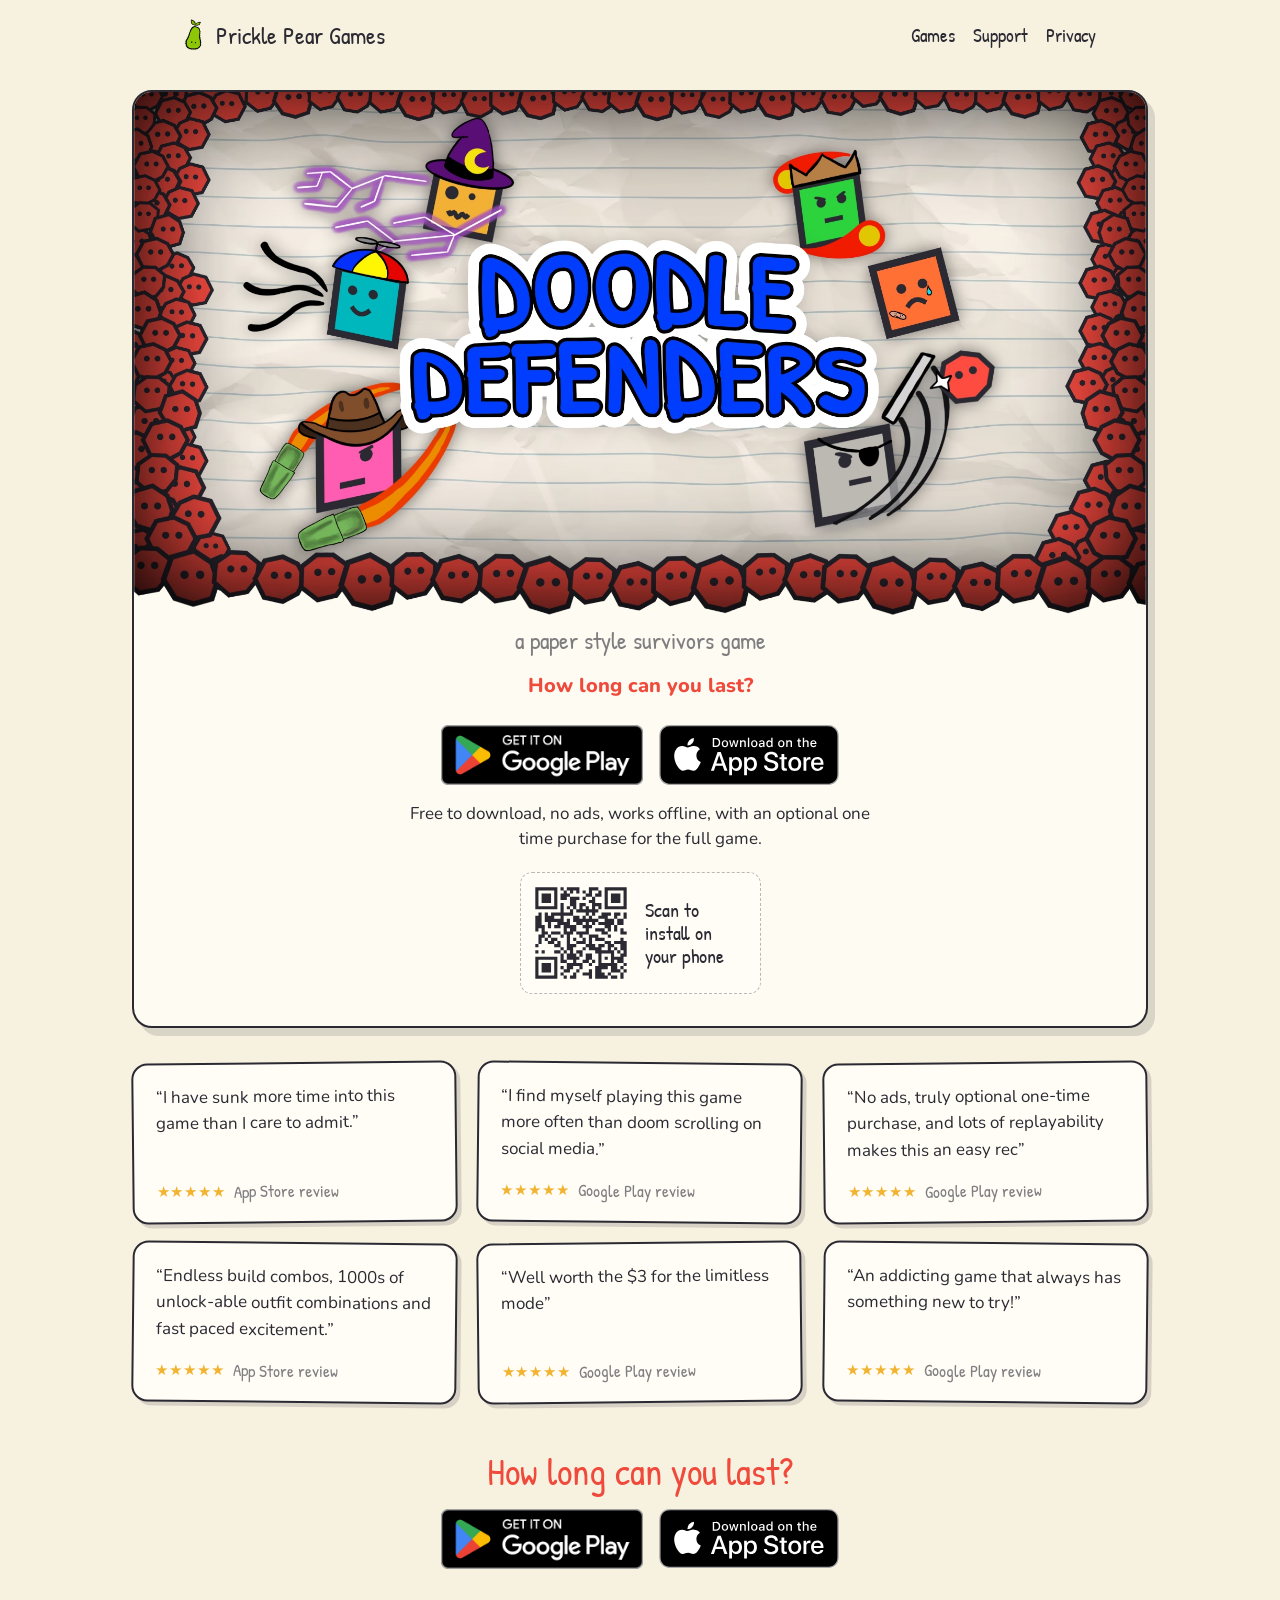
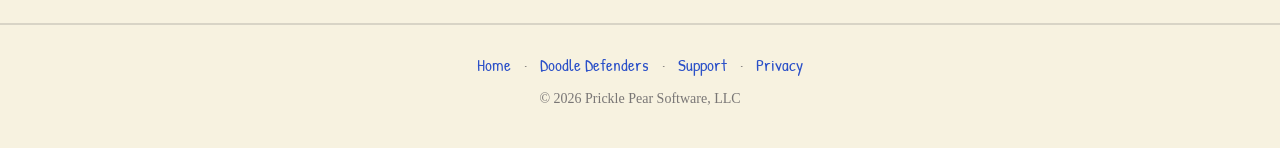
==== commit 87221986: "Swap in the new swarm banner, with the bottom row spilling onto the card Co-Authored-By: Claude Opus" ====
--- a/doodle-defender.html
+++ b/doodle-defender.html
@@ -37,7 +37,7 @@
 <link rel="preconnect" href="https://fonts.gstatic.com" crossorigin>
 <link href="https://fonts.googleapis.com/css2?family=Patrick+Hand&family=Nunito:wght@400;600;700;800;900&display=swap" rel="stylesheet">
 <link rel="stylesheet" href="assets/site.css?v=9">
-<link rel="stylesheet" href="assets/doodle-defender.css?v=5">
+<link rel="stylesheet" href="assets/doodle-defender.css?v=6">
 </head>
 <body>
 
@@ -58,7 +58,10 @@
   <!-- ================= HERO — the hand-drawn banner ================= -->
   <section class="dd-hero" aria-labelledby="dd-title">
     <h1 class="dd-hero__banner" id="dd-title">
-      <img src="assets/banner.png?v=2" alt="Doodle Defenders" width="2048" height="1000">
+      <picture>
+        <source srcset="assets/banner.avif?v=3" type="image/avif">
+        <img src="assets/banner.png?v=3" alt="Doodle Defenders" width="1934" height="1040">
+      </picture>
     </h1>
 
     <div class="dd-hero__inner">
--- a/assets/doodle-defender.css
+++ b/assets/doodle-defender.css
@@ -14,7 +14,7 @@
   --dd-purple:  #b45ce0;
   --dd-indigo:  #6a5cf0;
   --dd-sheet:   #fffdf6;  /* whiter than the page — a fresh sheet      */
-  --dd-banner:  #fdfbf2;  /* the paper baked into assets/banner.png    */
+  --dd-banner:  #fdfbf2;  /* the hero card's paper, under the banner   */
   --dd-ink:     #2b2a33;  /* the marker outline colour                 */
   --dd-faint:   rgba(43, 42, 51, 0.60);
   --dd-shadow:  4px 4px 0 rgba(43, 42, 51, 0.16);
@@ -73,9 +73,10 @@
 
 /* ==========================================================================
    HERO — the hand-drawn banner
-   The banner is the sheet: it carries its own ruled lines, red margin rule
-   and the whole cast, so the card behind it is plain paper in the banner's
-   own cream (--dd-banner) and the seam under the art is invisible.
+   The swarm frames the art. The card's border clips it on the top, left and
+   right, as if the swarm carries on past the card's edges; along the bottom
+   the enemies are whole, on a transparent background, so they spill out onto
+   the card's cream paper (--dd-banner) below.
    ========================================================================== */
 .dd-hero {
   position: relative;
@@ -87,25 +88,14 @@
   box-shadow: var(--dd-shadow-lg);
   text-align: center;
 }
-.dd-hero__banner { position: relative; z-index: 1; margin: 0; line-height: 0; }
-/* the art sits between 22% and 77% of the file's height — crop the dead paper
-   off the top and bottom (leaving a margin) rather than re-exporting the png.
-   The bottom edge is feathered away with a mask instead of being cut straight
-   across, so the banner's ruled lines and drawn margin rule dissolve into the
-   card's plain paper rather than stopping at a hard seam. The card background
-   IS the banner's cream (--dd-banner), so what shows through the fade matches. */
-.dd-hero__banner img {
-  width: 100%;
-  aspect-ratio: 2048 / 745;
-  object-fit: cover;
-  object-position: 50% 48%;
-  /* Fully opaque until 91%: the crowned doodle's frame ends at 86.3% of the
-     displayed crop and its drop shadow at 90.6% (measured off banner.png
-     through this same cover/object-position crop), so the fade must start
-     below both or it washes the character out. */
-  -webkit-mask-image: linear-gradient(to bottom, #000 91%, rgba(0,0,0,0.5) 96%, transparent 100%);
-          mask-image: linear-gradient(to bottom, #000 91%, rgba(0,0,0,0.5) 96%, transparent 100%);
-}
+/* The top row of enemies is whole in the art too, with gaps between them that
+   reach at most 2% of its width down from its top edge (measured off
+   banner.avif and banner.png). Lifting the art 2%, plus a pixel of slack for
+   scaling, tucks every gap up under the top border, where the card clips it,
+   so the top edge reads as a solid band of swarm like the sides. Percentages
+   are of the card's width, which is the art's width, so it holds at any size. */
+.dd-hero__banner { position: relative; z-index: 1; margin: calc(-2% - 1px) 0 0; line-height: 0; }
+.dd-hero__banner img { width: 100%; }
 
 .dd-hero__inner {
   max-width: 620px;
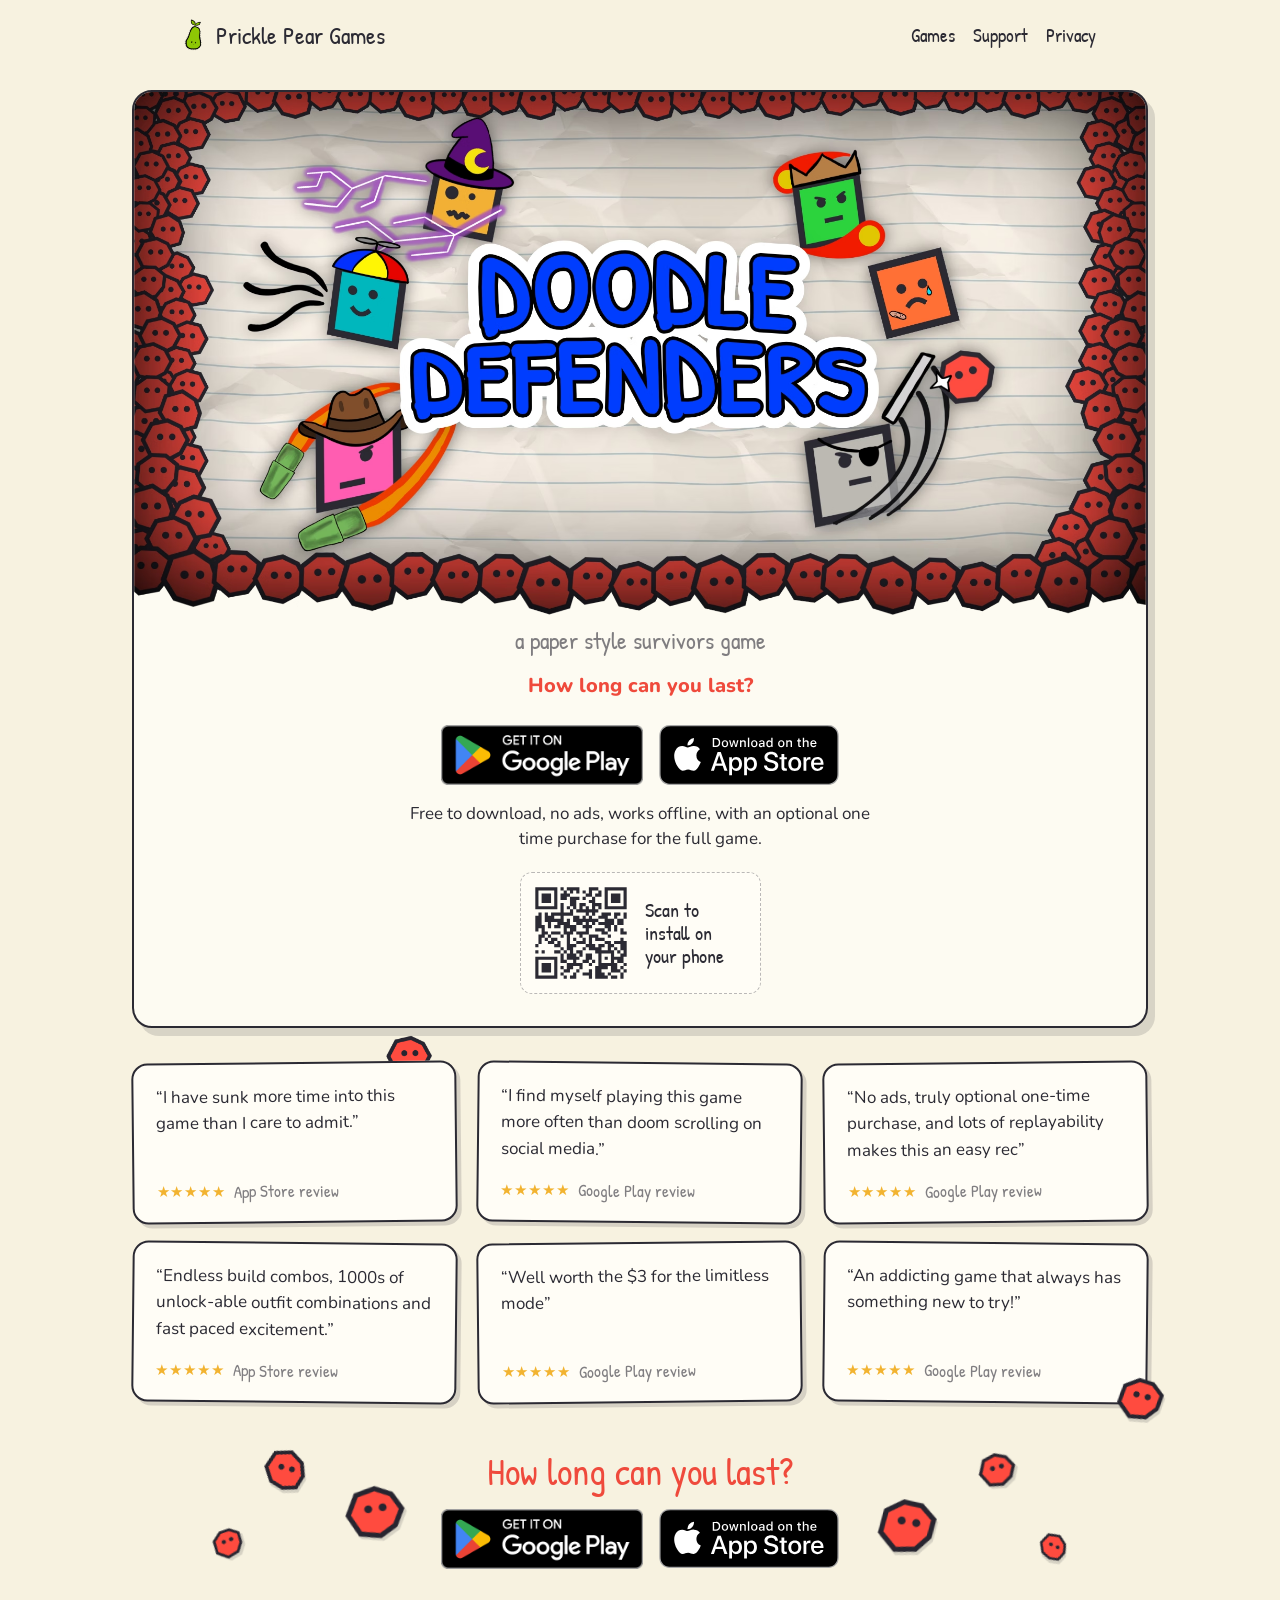
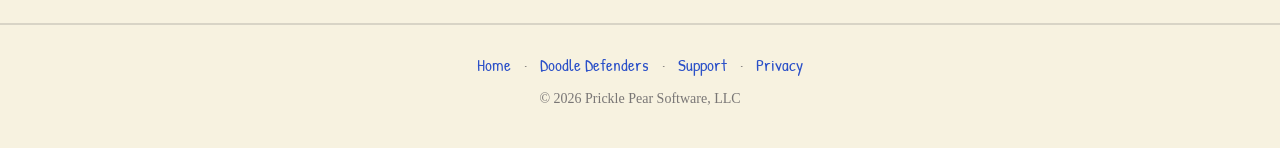
==== commit 0899a7bb: "Add enemies from the swarm to two review cards and around the final buttons Co-Authored-By: Claude O" ====
--- a/doodle-defender.html
+++ b/doodle-defender.html
@@ -37,7 +37,7 @@
 <link rel="preconnect" href="https://fonts.gstatic.com" crossorigin>
 <link href="https://fonts.googleapis.com/css2?family=Patrick+Hand&family=Nunito:wght@400;600;700;800;900&display=swap" rel="stylesheet">
 <link rel="stylesheet" href="assets/site.css?v=9">
-<link rel="stylesheet" href="assets/doodle-defender.css?v=6">
+<link rel="stylesheet" href="assets/doodle-defender.css?v=7">
 </head>
 <body>
 
@@ -130,6 +130,7 @@
        weaker than the quotes do. Add a star line once it's past ~25. -->
   <section class="dd-reviews" aria-label="Player reviews">
     <figure class="dd-review">
+      <span class="dd-peek" aria-hidden="true"><img src="assets/enemy-1.png" alt="" width="160" height="142"></span>
       <blockquote><p>“I have sunk more time into this game than I care to admit.”</p></blockquote>
       <figcaption><span class="dd-review__stars" role="img" aria-label="Five stars">★★★★★</span><span>App Store review</span></figcaption>
     </figure>
@@ -150,6 +151,7 @@
       <figcaption><span class="dd-review__stars" role="img" aria-label="Five stars">★★★★★</span><span>Google Play review</span></figcaption>
     </figure>
     <figure class="dd-review">
+      <img class="dd-enemy dd-enemy--cling" src="assets/enemy-2.png" alt="" aria-hidden="true" width="160" height="154">
       <blockquote><p>“An addicting game that always has something new to try!”</p></blockquote>
       <figcaption><span class="dd-review__stars" role="img" aria-label="Five stars">★★★★★</span><span>Google Play review</span></figcaption>
     </figure>
@@ -157,6 +159,15 @@
 
   <!-- ================= FINAL CTA — the same buttons again, past the reviews -->
   <section class="dd-cta dd-cta--end" aria-label="Get the game">
+    <!-- the swarm closing in on the question (decorative; placed in the CSS) -->
+    <div class="dd-closing" aria-hidden="true">
+      <img class="dd-enemy dd-enemy--l1" src="assets/enemy-1.png" alt="" width="160" height="142">
+      <img class="dd-enemy dd-enemy--l2" src="assets/enemy-3.png" alt="" width="160" height="157">
+      <img class="dd-enemy dd-enemy--l3" src="assets/enemy-2.png" alt="" width="160" height="154">
+      <img class="dd-enemy dd-enemy--r1" src="assets/enemy-2.png" alt="" width="160" height="154">
+      <img class="dd-enemy dd-enemy--r2" src="assets/enemy-1.png" alt="" width="160" height="142">
+      <img class="dd-enemy dd-enemy--r3" src="assets/enemy-3.png" alt="" width="160" height="157">
+    </div>
     <!-- COPY (yours to edit): reuses the hero's own question for now. -->
     <p class="dd-cta__ask">How long can you last?</p>
     <div class="stores">
--- a/assets/doodle-defender.css
+++ b/assets/doodle-defender.css
@@ -471,6 +471,7 @@
   margin-top: 26px;
 }
 .dd-review {
+  position: relative;
   margin: 0;
   display: flex;
   flex-direction: column;
@@ -497,6 +498,31 @@
   color: var(--dd-faint);
 }
 .dd-review__stars { color: var(--dd-gold); font-size: 14px; letter-spacing: 0.06em; }
+/* Two of the cards have a visitor from the swarm (assets/enemy-*.png). Two of
+   six, not all, so they read as placed by hand and the quotes stay the point.
+   On the first card one peeks over the top edge from behind: .dd-peek shows
+   only the top of it, cut off at the card's outer edge (100% is the inside of
+   the 2px border), so the card seems to hide the rest. On the last card one
+   clings to the bottom right corner, in front. */
+.dd-peek {
+  position: absolute;
+  right: 16px;
+  bottom: calc(100% + 2px);
+  width: 34px;
+  height: 19px;
+  overflow: hidden;
+  pointer-events: none;
+}
+.dd-peek img { width: 100%; }
+/* a loose enemy, here and in the final CTA. Decorative only (alt="" and
+   aria-hidden), and pointer-events off so one can never block a tap. */
+.dd-enemy {
+  position: absolute;
+  height: auto;
+  pointer-events: none;
+  filter: drop-shadow(2px 3px 0 rgba(43, 42, 51, 0.16));
+}
+.dd-enemy--cling { right: -11px; bottom: -14px; width: 32px; transform: rotate(14deg); }
 /* the narrowest phones: one column rather than 13-character lines */
 @media (max-width: 359px) {
   .dd-reviews { grid-template-columns: 1fr; }
@@ -507,10 +533,12 @@
   .dd-review blockquote p { font-size: 17px; line-height: 1.55; }
   .dd-review figcaption { font-size: 17px; margin-top: 14px; }
   .dd-review__stars { font-size: 15px; }
+  .dd-peek { right: 22px; width: 46px; height: 25px; }
+  .dd-enemy--cling { right: -17px; bottom: -19px; width: 44px; }
 }
 
 /* final CTA, short-page variant: the hero's question again, then the buttons */
-.dd-cta--end { margin-top: 48px; }
+.dd-cta--end { position: relative; margin-top: 48px; }
 .dd-cta__ask {
   font-family: var(--hand);
   font-size: clamp(28px, 5vw, 38px);
@@ -519,6 +547,35 @@
   margin: 0;
 }
 .dd-cta--end .stores { margin-top: 16px; }
+
+/* ...and the swarm closing in on it. On a phone there's no room beside the
+   question, so a few creep in from the screen's edges, partly off the page
+   (.dd-main clips the overflow). Wider, a pack comes in from each side, the
+   lead one nearest the buttons. The packs are placed from the centre so they
+   keep the same distance from the store badges at any width: side by side
+   the badges are 398px wide at their 60px desktop height, and the nearest
+   enemy stays 36px beyond that, well clear of the space both stores ask for
+   around their badges. */
+.dd-closing { position: absolute; inset: 0; pointer-events: none; }
+.dd-enemy--l1 { left: -26px;  top: -2%; width: 46px; transform: rotate(-8deg); }
+.dd-enemy--l2 { left: -8px;   top: 60%; width: 34px; transform: rotate(14deg); }
+.dd-enemy--r1 { right: -24px; top: 34%; width: 44px; transform: rotate(10deg); }
+.dd-enemy--r2 { right: -6px;  top: 82%; width: 30px; transform: rotate(-16deg); }
+.dd-enemy--l3, .dd-enemy--r3 { display: none; }
+/* no platform flag (a narrow desktop window, or JS off) means both badges sit
+   side by side across nearly the whole width, leaving the swarm no room that
+   isn't crowding them, so it sits this one out */
+@media (max-width: 719px) {
+  html:not([data-platform]) .dd-closing { display: none; }
+}
+@media (min-width: 720px) {
+  .dd-enemy--l1 { left: calc(50% - 295px);  top: 35px; width: 60px; }
+  .dd-enemy--l2 { left: calc(50% - 376px);  top: -2px; width: 42px; }
+  .dd-enemy--l3 { left: calc(50% - 427px);  top: 78px; width: 30px; transform: rotate(-22deg); display: block; }
+  .dd-enemy--r1 { right: calc(50% - 295px); top: 49px; width: 56px; }
+  .dd-enemy--r2 { right: calc(50% - 376px); top: 2px;  width: 38px; }
+  .dd-enemy--r3 { right: calc(50% - 427px); top: 82px; width: 28px; transform: rotate(24deg); display: block; }
+}
 
 /* ==========================================================================
    scroll-reveal + motion prefs
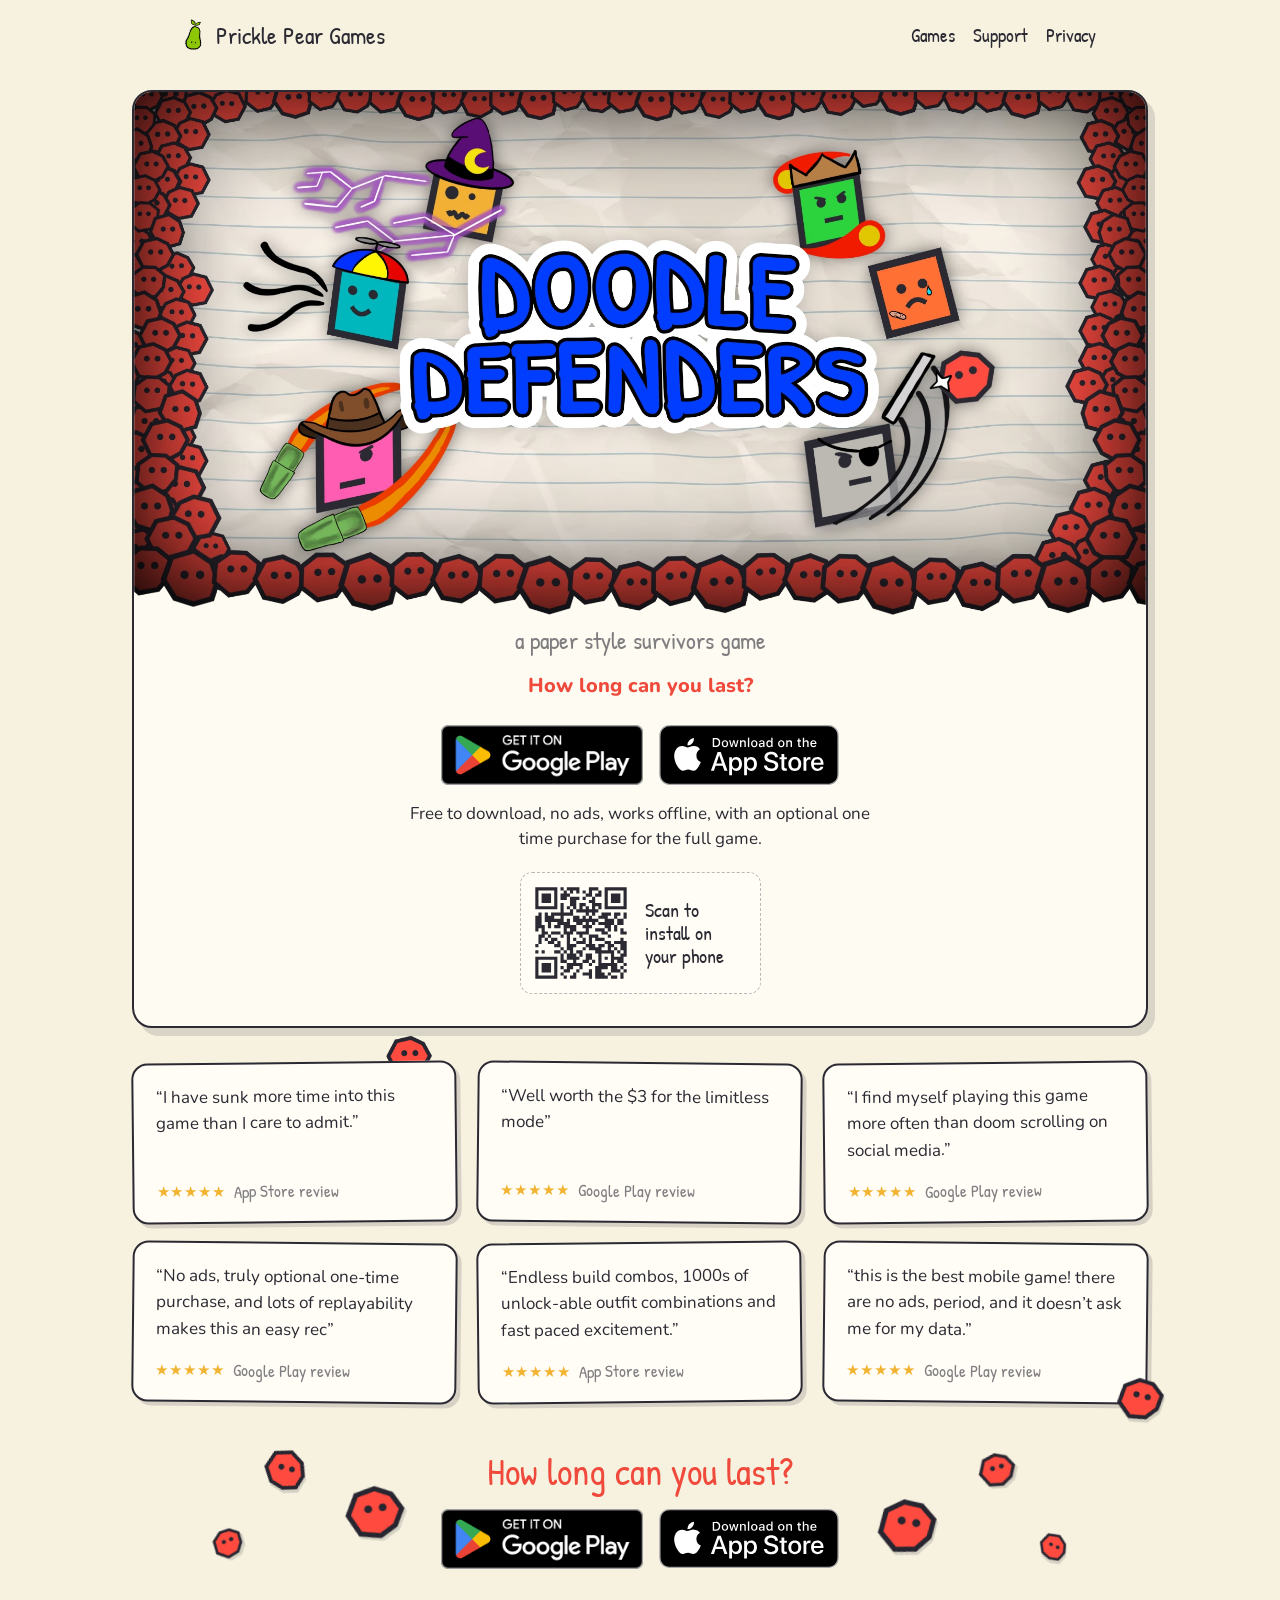
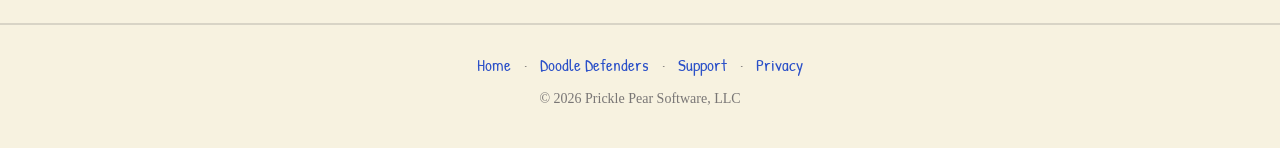
==== commit 33d8b175: "Swap in a Google Play quote about no ads and no data, and rebalance the review rows Co-Authored-By: " ====
--- a/doodle-defender.html
+++ b/doodle-defender.html
@@ -17,7 +17,10 @@
 <meta property="og:title" content="Doodle Defenders">
 <meta property="og:description" content="An action packed survival auto shooter where you play as a simple doodle fighting to stay alive on a notebook page. Free to try, $2.99 for the full game.">
 <meta property="og:url" content="https://pricklepeargames.com/doodle-defender">
-<meta property="og:image" content="https://pricklepeargames.com/assets/og-image.png?v=2">
+<meta property="og:image" content="https://pricklepeargames.com/assets/og-image.jpg?v=3">
+<meta property="og:image:width" content="1200">
+<meta property="og:image:height" content="630">
+<meta property="og:image:alt" content="Doodle Defenders">
 <meta name="twitter:card" content="summary_large_image">
 <!-- Platform flag for the store buttons (see .stores in site.css). Runs before
      first paint so the visitor's own store never flashes in as the second
@@ -124,10 +127,13 @@
        all 5-star (hence the stars). Sources, so they're easy to re-check:
          App Store   — 19 Aug 2026 (sunk more time), 17 Aug (build combos)
          Google Play — 12 Aug (doom scrolling), 26 Aug (easy rec),
-                       13 Aug ($3), 13 Aug (addicting)
-       Kept to short lines so six fit a 2-up grid on a phone. Swap in better
-       ones as they land. No rating count yet: 5.0 from 3 and 5 ratings reads
-       weaker than the quotes do. Add a star line once it's past ~25. -->
+                       13 Aug ($3), 13 Aug (best mobile game)
+       Kept to short lines so six fit a 2-up grid on a phone, and ordered so
+       each phone row pairs quotes of similar length (the short $3 one sits
+       beside the opener) and the two that mention no ads aren't side by side.
+       Swap in better ones as they land. No rating count yet: 5.0 from 3 and
+       5 ratings reads weaker than the quotes do. Add a star line once it's
+       past ~25. -->
   <section class="dd-reviews" aria-label="Player reviews">
     <figure class="dd-review">
       <span class="dd-peek" aria-hidden="true"><img src="assets/enemy-1.png" alt="" width="160" height="142"></span>
@@ -135,6 +141,10 @@
       <figcaption><span class="dd-review__stars" role="img" aria-label="Five stars">★★★★★</span><span>App Store review</span></figcaption>
     </figure>
     <figure class="dd-review">
+      <blockquote><p>“Well worth the $3 for the limitless mode”</p></blockquote>
+      <figcaption><span class="dd-review__stars" role="img" aria-label="Five stars">★★★★★</span><span>Google Play review</span></figcaption>
+    </figure>
+    <figure class="dd-review">
       <blockquote><p>“I find myself playing this game more often than doom scrolling on social media.”</p></blockquote>
       <figcaption><span class="dd-review__stars" role="img" aria-label="Five stars">★★★★★</span><span>Google Play review</span></figcaption>
     </figure>
@@ -147,12 +157,8 @@
       <figcaption><span class="dd-review__stars" role="img" aria-label="Five stars">★★★★★</span><span>App Store review</span></figcaption>
     </figure>
     <figure class="dd-review">
-      <blockquote><p>“Well worth the $3 for the limitless mode”</p></blockquote>
-      <figcaption><span class="dd-review__stars" role="img" aria-label="Five stars">★★★★★</span><span>Google Play review</span></figcaption>
-    </figure>
-    <figure class="dd-review">
       <img class="dd-enemy dd-enemy--cling" src="assets/enemy-2.png" alt="" aria-hidden="true" width="160" height="154">
-      <blockquote><p>“An addicting game that always has something new to try!”</p></blockquote>
+      <blockquote><p>“this is the best mobile game! there are no ads, period, and it doesn’t ask me for my data.”</p></blockquote>
       <figcaption><span class="dd-review__stars" role="img" aria-label="Five stars">★★★★★</span><span>Google Play review</span></figcaption>
     </figure>
   </section>
@@ -192,5 +198,6 @@
   <p class="legal">© 2026 Prickle Pear Software, LLC</p>
 </footer>
 
+<!-- Cloudflare Web Analytics --><script type='module' src='https://static.cloudflareinsights.com/beacon.min.js' data-cf-beacon='{"token": "43e2d921810e40e3a6710be1513429cd"}'></script><!-- End Cloudflare Web Analytics -->
 </body>
 </html>
